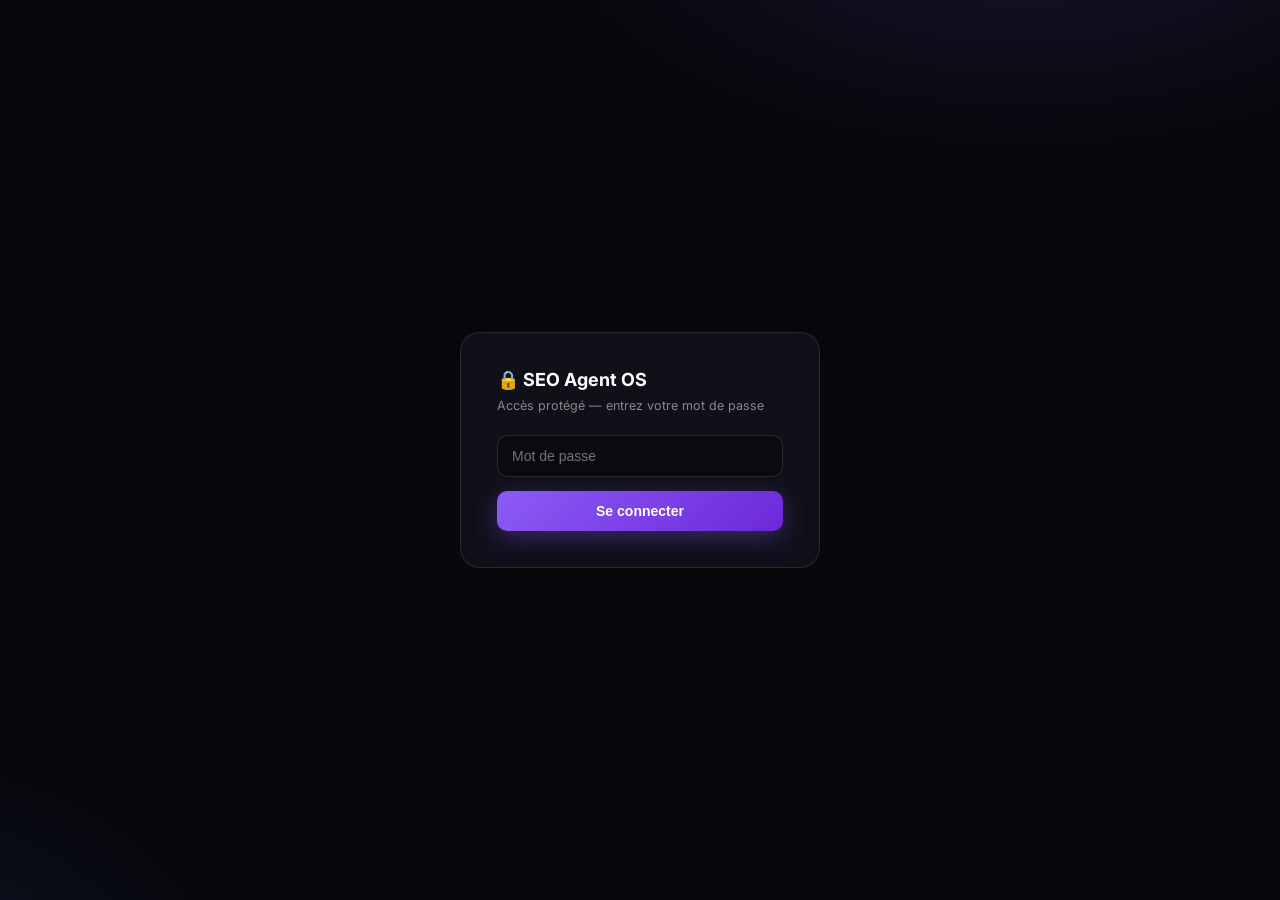
==== auth.html @ a2007095 "SEO Agent OS - dashboard + backend WP/GSC/Bing" ====
<!DOCTYPE html>
<html lang="fr">
<head>
    <meta charset="UTF-8">
    <meta name="viewport" content="width=device-width, initial-scale=1.0">
    <title>SEO Agent OS — Connexion</title>
    <link href="https://fonts.googleapis.com/css2?family=Inter:wght@400;600&display=swap" rel="stylesheet">
    <style>
        * { margin:0; padding:0; box-sizing:border-box; }
        body { font-family:'Inter',sans-serif; height:100vh; display:flex; align-items:center; justify-content:center;
            background:radial-gradient(800px 400px at 80% -10%, rgba(139,92,246,.15), transparent 60%),
                       radial-gradient(600px 400px at -10% 110%, rgba(59,130,246,.12), transparent 60%), #07070c; color:#fff; }
        .box { width:360px; padding:36px; border-radius:20px; background:rgba(20,20,32,.7); border:1px solid rgba(255,255,255,.1); backdrop-filter:blur(20px); }
        h1 { font-size:18px; margin-bottom:8px; }
        p { font-size:12.5px; color:rgba(255,255,255,.5); margin-bottom:22px; }
        input { width:100%; padding:12px 14px; border-radius:10px; background:rgba(0,0,0,.35); border:1px solid rgba(255,255,255,.13); color:#fff; font-size:14px; outline:none; }
        input:focus { border-color:#8b5cf6; }
        button { width:100%; margin-top:14px; padding:12px; border:none; border-radius:10px; cursor:pointer; font-size:14px; font-weight:600; color:#fff;
            background:linear-gradient(135deg,#8b5cf6,#6d28d9); box-shadow:0 6px 24px rgba(139,92,246,.35); }
        .err { color:#ef4444; font-size:12.5px; margin-top:10px; display:none; }
    </style>
</head>
<body>
    <div class="box">
        <h1>🔒 SEO Agent OS</h1>
        <p>Accès protégé — entrez votre mot de passe</p>
        <input type="password" id="pw" placeholder="Mot de passe" onkeydown="if(event.key==='Enter')login()">
        <button onclick="login()">Se connecter</button>
        <p class="err" id="err">Mot de passe incorrect</p>
    </div>
    <script>
        async function login() {
            const r = await fetch('/auth', { method: 'POST', body: 'password=' + encodeURIComponent(document.getElementById('pw').value) });
            if (r.redirected || r.status === 302) { location.href = '/dashboard.html'; return; }
            const j = await r.json().catch(() => ({}));
            if (j.ok === false) { document.getElementById('err').style.display = 'block'; }
            else { location.href = '/dashboard.html'; }
        }
    </script>
</body>
</html>
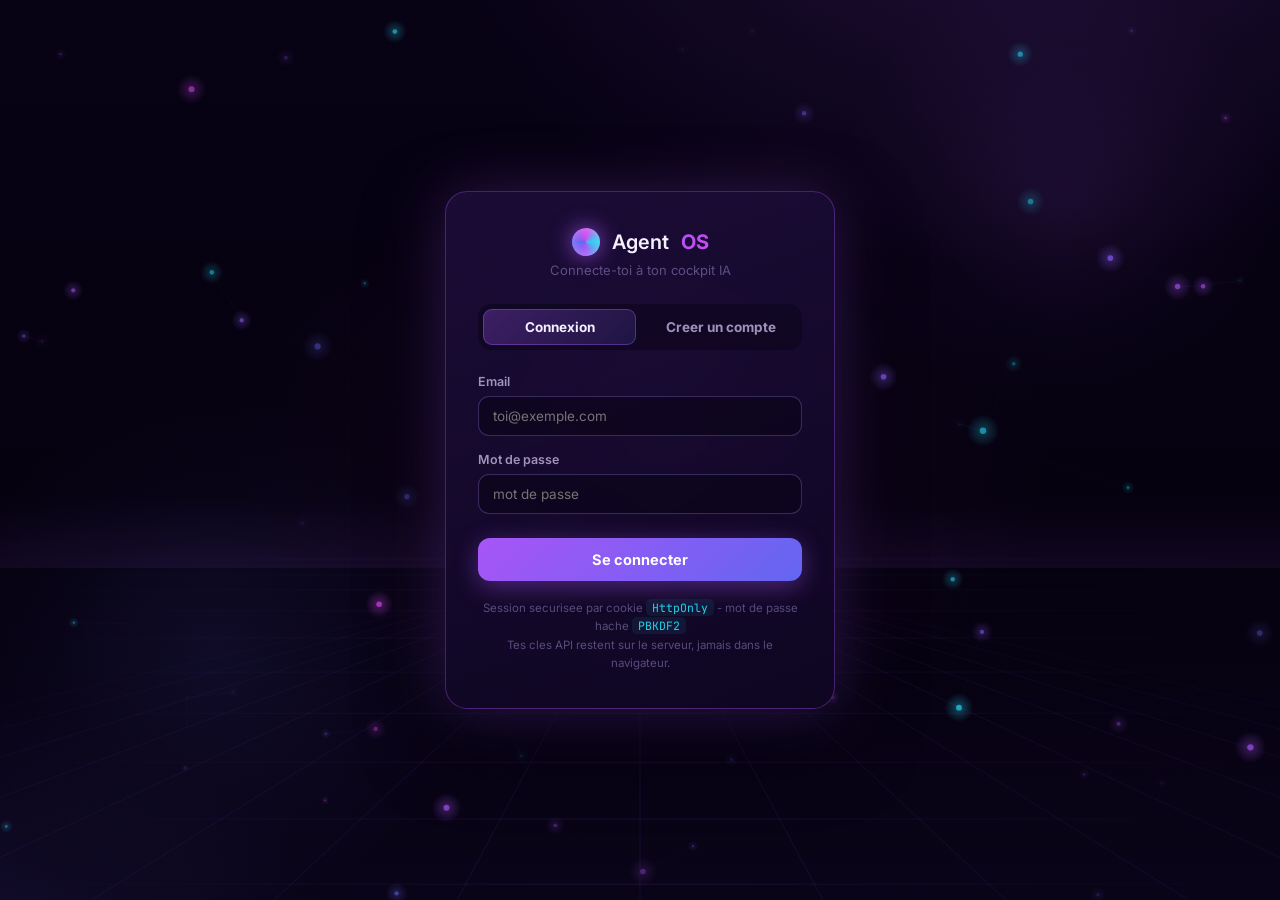
==== commit 1607bbe5: "Auth complete (users+sessions PBKDF2) + page accueil SEO + theme 3D violet" ====
--- a/auth.html
+++ b/auth.html
@@ -3,39 +3,97 @@
 <head>
     <meta charset="UTF-8">
     <meta name="viewport" content="width=device-width, initial-scale=1.0">
-    <title>SEO Agent OS — Connexion</title>
-    <link href="https://fonts.googleapis.com/css2?family=Inter:wght@400;600&display=swap" rel="stylesheet">
+    <title>Connexion — Agent OS</title>
+    <meta name="robots" content="noindex, nofollow">
+    <link rel="stylesheet" href="theme-3d.css">
+    <link href="https://fonts.googleapis.com/css2?family=Inter:wght@300;400;500;600;700;800&family=JetBrains+Mono:wght@500;700&display=swap" rel="stylesheet">
     <style>
-        * { margin:0; padding:0; box-sizing:border-box; }
-        body { font-family:'Inter',sans-serif; height:100vh; display:flex; align-items:center; justify-content:center;
-            background:radial-gradient(800px 400px at 80% -10%, rgba(139,92,246,.15), transparent 60%),
-                       radial-gradient(600px 400px at -10% 110%, rgba(59,130,246,.12), transparent 60%), #07070c; color:#fff; }
-        .box { width:360px; padding:36px; border-radius:20px; background:rgba(20,20,32,.7); border:1px solid rgba(255,255,255,.1); backdrop-filter:blur(20px); }
-        h1 { font-size:18px; margin-bottom:8px; }
-        p { font-size:12.5px; color:rgba(255,255,255,.5); margin-bottom:22px; }
-        input { width:100%; padding:12px 14px; border-radius:10px; background:rgba(0,0,0,.35); border:1px solid rgba(255,255,255,.13); color:#fff; font-size:14px; outline:none; }
-        input:focus { border-color:#8b5cf6; }
-        button { width:100%; margin-top:14px; padding:12px; border:none; border-radius:10px; cursor:pointer; font-size:14px; font-weight:600; color:#fff;
-            background:linear-gradient(135deg,#8b5cf6,#6d28d9); box-shadow:0 6px 24px rgba(139,92,246,.35); }
-        .err { color:#ef4444; font-size:12.5px; margin-top:10px; display:none; }
+        body { overflow: hidden; display: flex; align-items: center; justify-content: center; }
+        .auth-wrap { position: relative; z-index: 2; width: 100%; max-width: 430px; padding: 20px; }
+        .auth-card {
+            background: linear-gradient(160deg, rgba(30,14,60,.85), rgba(15,6,35,.92));
+            border: 1px solid rgba(168,85,247,.35);
+            border-radius: 22px; padding: 36px 32px;
+            backdrop-filter: blur(20px);
+            box-shadow: 0 0 60px rgba(168,85,247,.25), 0 30px 80px rgba(5,1,15,.8);
+            animation: modalIn .4s cubic-bezier(.2,.9,.3,1.2);
+        }
+        @keyframes modalIn { from { transform: scale(.94) translateY(18px); opacity: 0; } }
+        .auth-logo { display: flex; align-items: center; justify-content: center; gap: 12px; font-size: 20px; font-weight: 600; margin-bottom: 6px; }
+        .auth-logo b { background: linear-gradient(135deg, var(--neon-violet), var(--neon-pink)); -webkit-background-clip: text; background-clip: text; -webkit-text-fill-color: transparent; }
+        .auth-sub { text-align: center; font-size: 13px; color: var(--text-muted); margin-bottom: 26px; }
+        .auth-tabs { display: flex; gap: 8px; margin-bottom: 24px; background: rgba(10,4,24,.5); padding: 5px; border-radius: 13px; }
+        .auth-tab { flex: 1; padding: 10px; text-align: center; border-radius: 9px; font-size: 13.5px; font-weight: 700; cursor: pointer; color: var(--text-secondary); transition: all .25s; border: none; background: none; font-family: inherit; }
+        .auth-tab.active { background: linear-gradient(135deg, rgba(168,85,247,.3), rgba(99,102,241,.15)); color: var(--text-primary); box-shadow: inset 0 0 0 1px rgba(168,85,247,.4); }
+        .auth-error { display: none; margin-bottom: 16px; padding: 11px 14px; background: rgba(239,68,68,.1); border: 1px solid rgba(239,68,68,.3); border-radius: 11px; color: #fca5a5; font-size: 13px; }
+        .auth-error.show { display: block; }
+        .auth-btn { width: 100%; margin-top: 8px; padding: 13px; font-size: 14.5px; }
+        .auth-hint { margin-top: 18px; text-align: center; font-size: 11.5px; color: var(--text-muted); line-height: 1.6; }
+        .auth-hint code { font-family: 'JetBrains Mono', monospace; color: var(--neon-cyan); background: rgba(34,211,238,.08); padding: 1px 6px; border-radius: 5px; }
+        .setup-banner { display: none; margin-bottom: 18px; padding: 12px 15px; background: rgba(52,211,153,.08); border: 1px solid rgba(52,211,153,.3); border-radius: 12px; color: var(--neon-green); font-size: 12.5px; line-height: 1.6; }
+        .setup-banner.show { display: block; }
     </style>
 </head>
 <body>
-    <div class="box">
-        <h1>🔒 SEO Agent OS</h1>
-        <p>Accès protégé — entrez votre mot de passe</p>
-        <input type="password" id="pw" placeholder="Mot de passe" onkeydown="if(event.key==='Enter')login()">
-        <button onclick="login()">Se connecter</button>
-        <p class="err" id="err">Mot de passe incorrect</p>
+    <canvas id="flow3d"></canvas>
+    <div class="bg-veil"></div>
+
+    <div class="auth-wrap">
+        <div class="auth-card">
+            <div class="auth-logo"><span class="logo-orb"></span>Agent <b>OS</b></div>
+            <p class="auth-sub" id="authSub">Connecte-toi à ton cockpit IA</p>
+
+            <div class="setup-banner" id="setupBanner">
+                Premier lancement : aucun compte n existe pas encore. Cree le tien, il sera administrateur.
+            </div>
+
+            <div class="auth-tabs">
+                <button class="auth-tab active" id="tabLogin" onclick="switchTab('login')">Connexion</button>
+                <button class="auth-tab" id="tabRegister" onclick="switchTab('register')">Creer un compte</button>
+            </div>
+
+            <div class="auth-error" id="authError"></div>
+
+            <form id="loginForm" onsubmit="doLogin(event)">
+                <div class="form-group">
+                    <label>Email</label>
+                    <input type="email" id="loginEmail" placeholder="toi@exemple.com" autocomplete="email" required>
+                </div>
+                <div class="form-group">
+                    <label>Mot de passe</label>
+                    <input type="password" id="loginPass" placeholder="mot de passe" autocomplete="current-password" required>
+                </div>
+                <button type="submit" class="btn-primary auth-btn">Se connecter</button>
+            </form>
+
+            <form id="registerForm" style="display:none" onsubmit="doRegister(event)">
+                <div class="form-group">
+                    <label>Nom affiche</label>
+                    <input type="text" id="regName" placeholder="Farid">
+                </div>
+                <div class="form-group">
+                    <label>Email</label>
+                    <input type="email" id="regEmail" placeholder="toi@exemple.com" autocomplete="email" required>
+                </div>
+                <div class="form-group">
+                    <label>Mot de passe (8 caracteres min.)</label>
+                    <input type="password" id="regPass" placeholder="mot de passe" autocomplete="new-password" required minlength="8">
+                </div>
+                <div class="form-group">
+                    <label>Confirmer le mot de passe</label>
+                    <input type="password" id="regPass2" placeholder="mot de passe" autocomplete="new-password" required minlength="8">
+                </div>
+                <button type="submit" class="btn-primary auth-btn">Creer mon compte</button>
+            </form>
+
+            <p class="auth-hint">
+                Session securisee par cookie <code>HttpOnly</code> - mot de passe hache <code>PBKDF2</code><br>
+                Tes cles API restent sur le serveur, jamais dans le navigateur.
+            </p>
+        </div>
     </div>
-    <script>
-        async function login() {
-            const r = await fetch('/auth', { method: 'POST', body: 'password=' + encodeURIComponent(document.getElementById('pw').value) });
-            if (r.redirected || r.status === 302) { location.href = '/dashboard.html'; return; }
-            const j = await r.json().catch(() => ({}));
-            if (j.ok === false) { document.getElementById('err').style.display = 'block'; }
-            else { location.href = '/dashboard.html'; }
-        }
-    </script>
+
+    <script src="flow3d.js"></script>
+    <script src="auth.js"></script>
 </body>
 </html>
--- a/theme-3d.css
+++ b/theme-3d.css
@@ -0,0 +1,400 @@
+/* ============================================================
+   AGENT OS — THÈME "3D FLOW VIOLET"
+   Glassmorphism violet profond · flux 3D WebGL · néons
+   ============================================================ */
+
+:root {
+    /* --- palette violet dominante --- */
+    --bg-void: #05010f;
+    --bg-deep: #0a0418;
+    --bg-card: rgba(30, 14, 60, 0.55);
+    --bg-glass: rgba(139, 92, 246, 0.06);
+    --border: rgba(167, 139, 250, 0.14);
+    --border-light: rgba(167, 139, 250, 0.28);
+    --text-primary: #f4f0ff;
+    --text-secondary: rgba(226, 214, 255, 0.68);
+    --text-muted: rgba(196, 181, 253, 0.4);
+
+    /* --- néons --- */
+    --neon-violet: #a855f7;
+    --neon-purple: #8b5cf6;
+    --neon-indigo: #6366f1;
+    --neon-pink: #d946ef;
+    --neon-cyan: #22d3ee;
+    --neon-green: #34d399;
+
+    --glow-violet: 0 0 24px rgba(168, 85, 247, 0.45);
+    --glow-strong: 0 0 48px rgba(168, 85, 247, 0.65);
+    --shadow: 0 18px 60px rgba(10, 2, 30, 0.7);
+    --radius: 18px;
+}
+
+* { margin: 0; padding: 0; box-sizing: border-box; }
+
+html, body { height: 100%; }
+
+body {
+    font-family: 'Inter', -apple-system, sans-serif;
+    background: var(--bg-void);
+    color: var(--text-primary);
+    overflow: hidden;
+}
+
+/* ---------- fond 3D : canvas plein écran ---------- */
+#flow3d {
+    position: fixed; inset: 0; z-index: 0;
+    width: 100vw; height: 100vh;
+    display: block;
+}
+/* voile dégradé par-dessus le canvas pour la lisibilité */
+.bg-veil {
+    position: fixed; inset: 0; z-index: 1; pointer-events: none;
+    background:
+        radial-gradient(1000px 600px at 80% -10%, rgba(168, 85, 247, 0.14), transparent 60%),
+        radial-gradient(800px 500px at -10% 110%, rgba(99, 102, 241, 0.12), transparent 60%),
+        radial-gradient(600px 400px at 50% 50%, rgba(217, 70, 239, 0.05), transparent 70%);
+}
+
+/* ---------- layout ---------- */
+.app-container { display: flex; height: 100vh; position: relative; z-index: 2; }
+
+/* ================= SIDEBAR ================= */
+.sidebar {
+    width: 258px; min-width: 258px;
+    background: linear-gradient(180deg, rgba(20, 8, 45, 0.88), rgba(10, 4, 24, 0.92));
+    backdrop-filter: blur(24px);
+    border-right: 1px solid var(--border);
+    display: flex; flex-direction: column;
+    padding: 24px 0;
+    box-shadow: 4px 0 40px rgba(88, 28, 135, 0.25);
+}
+.sidebar-logo {
+    display: flex; align-items: center; gap: 13px;
+    padding: 0 22px 22px; font-size: 16.5px; font-weight: 500;
+    color: var(--text-secondary);
+    border-bottom: 1px solid var(--border); margin-bottom: 18px;
+}
+.sidebar-logo b {
+    color: var(--text-primary);
+    background: linear-gradient(135deg, var(--neon-violet), var(--neon-pink));
+    -webkit-background-clip: text; background-clip: text; -webkit-text-fill-color: transparent;
+}
+.logo-orb {
+    width: 28px; height: 28px; border-radius: 50%;
+    background: conic-gradient(from 180deg, #a855f7, #6366f1, #d946ef, #22d3ee, #a855f7);
+    box-shadow: 0 0 22px rgba(168, 85, 247, 0.8), inset 0 0 12px rgba(255,255,255,.3);
+    animation: orbSpin 6s linear infinite;
+}
+@keyframes orbSpin { to { transform: rotate(360deg); } }
+
+.nav-menu { display: flex; flex-direction: column; gap: 5px; padding: 0 12px; }
+.nav-item {
+    display: flex; align-items: center; gap: 12px;
+    padding: 12px 15px; border-radius: 13px;
+    color: var(--text-secondary); text-decoration: none;
+    font-size: 14px; font-weight: 500;
+    transition: all .25s; position: relative; overflow: hidden;
+}
+.nav-item::before {
+    content: ''; position: absolute; left: 0; top: 0; bottom: 0; width: 3px;
+    background: linear-gradient(180deg, var(--neon-violet), var(--neon-pink));
+    opacity: 0; transition: opacity .25s;
+}
+.nav-item:hover { background: var(--bg-glass); color: var(--text-primary); }
+.nav-item.active {
+    background: linear-gradient(135deg, rgba(168, 85, 247, 0.22), rgba(99, 102, 241, 0.1));
+    color: var(--text-primary);
+    box-shadow: inset 0 0 0 1px rgba(168, 85, 247, 0.45), 0 4px 24px rgba(168, 85, 247, 0.2);
+}
+.nav-item.active::before { opacity: 1; }
+.nav-icon { font-size: 16px; color: var(--neon-violet); filter: drop-shadow(0 0 6px rgba(168,85,247,.6)); }
+
+.sidebar-footer { margin-top: auto; padding: 18px 22px; border-top: 1px solid var(--border); }
+.agent-status { display: flex; align-items: center; gap: 9px; font-size: 12.5px; color: var(--text-secondary); }
+.status-dot {
+    width: 9px; height: 9px; border-radius: 50%;
+    background: var(--neon-green);
+    box-shadow: 0 0 12px var(--neon-green);
+    animation: pulseDot 2s infinite;
+}
+@keyframes pulseDot { 0%,100%{opacity:1; transform:scale(1)} 50%{opacity:.5; transform:scale(.85)} }
+
+/* ================= MAIN ================= */
+.main-content { flex: 1; overflow-y: auto; padding: 28px 34px; position: relative; z-index: 1; }
+.content-header { display: flex; align-items: center; justify-content: space-between; margin-bottom: 28px; }
+.content-header h2 {
+    font-size: 27px; font-weight: 800; letter-spacing: -0.6px;
+    background: linear-gradient(135deg, #f4f0ff 30%, #c4b5fd 100%);
+    -webkit-background-clip: text; background-clip: text; -webkit-text-fill-color: transparent;
+}
+.header-subtitle { font-size: 13.5px; color: var(--text-muted); margin-top: 4px; }
+
+/* ================= CARTES 3D ================= */
+.section { margin-bottom: 30px; }
+.section-title {
+    font-size: 15px; font-weight: 700; letter-spacing: .3px;
+    margin-bottom: 16px; color: var(--text-secondary);
+    display: flex; align-items: center; gap: 9px;
+}
+.section-title::before {
+    content: ''; width: 4px; height: 16px; border-radius: 2px;
+    background: linear-gradient(180deg, var(--neon-violet), var(--neon-pink));
+    box-shadow: 0 0 10px rgba(168, 85, 247, 0.6);
+}
+
+/* effet 3D tilt sur toutes les cartes */
+.tilt {
+    transition: transform .35s cubic-bezier(.2,.8,.3,1), box-shadow .35s, border-color .35s;
+    transform-style: preserve-3d;
+    will-change: transform;
+}
+.tilt:hover {
+    border-color: rgba(168, 85, 247, 0.5);
+    box-shadow: var(--glow-violet), 0 24px 60px rgba(10, 2, 30, 0.6);
+}
+
+.stats-grid { display: grid; grid-template-columns: repeat(auto-fit, minmax(210px, 1fr)); gap: 18px; margin-bottom: 30px; }
+.stat-card {
+    display: flex; align-items: center; gap: 16px;
+    padding: 22px; border-radius: var(--radius);
+    background: var(--bg-card);
+    border: 1px solid var(--border);
+    backdrop-filter: blur(16px);
+    position: relative; overflow: hidden;
+}
+.stat-card::after {
+    content: ''; position: absolute; top: -40%; right: -20%; width: 140px; height: 140px;
+    background: radial-gradient(circle, rgba(var(--glow-rgb, 168, 85, 247), 0.18), transparent 70%);
+    border-radius: 50%;
+}
+.stat-icon {
+    font-size: 22px; width: 54px; height: 54px; border-radius: 16px;
+    display: flex; align-items: center; justify-content: center;
+    background: rgba(var(--glow, 168, 85, 247), 0.12);
+    box-shadow: inset 0 0 0 1px rgba(var(--glow, 168, 85, 247), 0.35), 0 0 20px rgba(var(--glow, 168, 85, 247), 0.2);
+    color: rgb(var(--glow, 168, 85, 247));
+}
+.stat-number { font-size: 30px; font-weight: 800; letter-spacing: -1px; }
+.stat-label { font-size: 12px; color: var(--text-muted); text-transform: uppercase; letter-spacing: 1px; margin-top: 2px; }
+
+/* ---------- cartes génériques ---------- */
+.site-card, .article-card, .conn-card, .fcard {
+    background: var(--bg-card);
+    border: 1px solid var(--border);
+    backdrop-filter: blur(16px);
+    border-radius: var(--radius);
+    padding: 22px;
+}
+.sites-grid, .conn-grid { display: grid; grid-template-columns: repeat(auto-fit, minmax(280px, 1fr)); gap: 18px; }
+.site-card h3 { font-size: 16px; margin-bottom: 6px; }
+.conn-card { display: flex; align-items: center; gap: 16px; }
+.conn-logo {
+    width: 46px; height: 46px; border-radius: 14px; min-width: 46px;
+    display: flex; align-items: center; justify-content: center;
+    font-size: 20px; font-weight: 700;
+}
+.conn-logo.gsc { background: rgba(34, 211, 238, 0.14); color: var(--neon-cyan); box-shadow: 0 0 18px rgba(34,211,238,.25); }
+.conn-logo.bing { background: rgba(52, 211, 153, 0.14); color: var(--neon-green); box-shadow: 0 0 18px rgba(52,211,153,.25); }
+
+/* ---------- badges ---------- */
+.badge {
+    display: inline-block; padding: 3px 11px; border-radius: 20px;
+    font-size: 11px; font-weight: 700; letter-spacing: .4px;
+    background: var(--bg-glass); border: 1px solid var(--border); color: var(--text-secondary);
+}
+.badge.success {
+    background: rgba(52, 211, 153, 0.12); border-color: rgba(52, 211, 153, 0.35); color: var(--neon-green);
+    box-shadow: 0 0 12px rgba(52, 211, 153, 0.15);
+}
+.badge.warning {
+    background: rgba(249, 115, 22, 0.12); border-color: rgba(249, 115, 22, 0.35); color: #fb923c;
+}
+
+/* ---------- boutons ---------- */
+.btn-primary, .btn-secondary {
+    padding: 11px 20px; border-radius: 12px; font-size: 13.5px; font-weight: 700;
+    cursor: pointer; border: none; transition: all .25s; font-family: inherit;
+}
+.btn-primary {
+    background: linear-gradient(135deg, var(--neon-violet), var(--neon-indigo));
+    color: #fff;
+    box-shadow: 0 6px 24px rgba(168, 85, 247, 0.4);
+}
+.btn-primary:hover {
+    transform: translateY(-2px);
+    box-shadow: 0 10px 36px rgba(168, 85, 247, 0.6);
+}
+.btn-secondary {
+    background: var(--bg-glass); color: var(--text-primary);
+    border: 1px solid var(--border-light);
+}
+.btn-secondary:hover { border-color: var(--neon-violet); box-shadow: var(--glow-violet); }
+
+/* ---------- pipeline 3D ---------- */
+.pipeline-container { display: flex; align-items: center; gap: 10px; flex-wrap: wrap; }
+.pipeline-step {
+    flex: 1; min-width: 140px; text-align: center;
+    padding: 20px 14px; border-radius: var(--radius);
+    background: var(--bg-card); border: 1px solid var(--border);
+    backdrop-filter: blur(12px);
+}
+.pipeline-step.active {
+    border-color: rgba(168, 85, 247, 0.55);
+    box-shadow: var(--glow-violet);
+}
+.step-icon { font-size: 26px; margin-bottom: 10px; }
+.pipeline-step h4 { font-size: 13px; margin-bottom: 6px; }
+.step-status { font-size: 11px; color: var(--text-muted); }
+.step-progress { height: 4px; border-radius: 2px; background: rgba(168,85,247,.12); margin-top: 10px; overflow: hidden; }
+.progress-bar { height: 100%; background: linear-gradient(90deg, var(--neon-violet), var(--neon-pink)); box-shadow: 0 0 10px rgba(168,85,247,.7); border-radius: 2px; transition: width .6s; }
+.pipeline-arrow { color: var(--text-muted); font-size: 18px; }
+
+/* ---------- tableaux ---------- */
+.articles-table { background: var(--bg-card); border: 1px solid var(--border); border-radius: var(--radius); overflow: hidden; backdrop-filter: blur(14px); }
+.articles-table table { width: 100%; border-collapse: collapse; }
+.articles-table th {
+    text-align: left; padding: 13px 18px; font-size: 11px; text-transform: uppercase;
+    letter-spacing: 1px; color: var(--text-muted); border-bottom: 1px solid var(--border);
+}
+.articles-table td { padding: 13px 18px; font-size: 13.5px; border-bottom: 1px solid rgba(167,139,250,.06); }
+.articles-table tr:hover td { background: var(--bg-glass); }
+
+/* ---------- formulaires ---------- */
+.form-group { margin-bottom: 16px; }
+.form-group label { display: block; font-size: 12.5px; font-weight: 600; color: var(--text-secondary); margin-bottom: 7px; }
+.form-group input, .filter-select, .search-input {
+    width: 100%; padding: 11px 14px;
+    background: rgba(10, 4, 24, 0.6);
+    border: 1px solid var(--border-light); border-radius: 11px;
+    color: var(--text-primary); font-size: 13.5px; outline: none;
+    transition: all .2s; font-family: inherit;
+}
+.form-group input:focus, .filter-select:focus, .search-input:focus {
+    border-color: var(--neon-violet);
+    box-shadow: 0 0 0 3px rgba(168, 85, 247, 0.18), 0 0 20px rgba(168, 85, 247, 0.2);
+}
+.page-actions { display: flex; gap: 12px; margin-bottom: 20px; }
+.page-actions .search-input { max-width: 340px; }
+.page-actions .filter-select { max-width: 200px; }
+
+/* ---------- STUDIO ---------- */
+.studio-layout { display: grid; grid-template-columns: 390px 1fr; gap: 20px; align-items: start; }
+@media (max-width: 1000px) { .studio-layout { grid-template-columns: 1fr; } }
+.studio-form {
+    background: var(--bg-card); border: 1px solid var(--border);
+    border-radius: var(--radius); padding: 24px; backdrop-filter: blur(16px);
+    box-shadow: 0 12px 48px rgba(10, 2, 30, 0.5);
+}
+.studio-form textarea {
+    width: 100%; padding: 11px 14px; background: rgba(10, 4, 24, 0.6);
+    border: 1px solid var(--border-light); border-radius: 11px;
+    color: var(--text-primary); font-size: 13.5px; font-family: inherit; resize: vertical; outline: none;
+}
+.studio-form textarea:focus { border-color: var(--neon-violet); box-shadow: 0 0 0 3px rgba(168,85,247,.18); }
+.studio-checks { margin: 8px 0 18px; }
+.studio-check { display: flex; align-items: center; gap: 10px; font-size: 13px; color: var(--text-secondary); cursor: pointer; }
+.studio-check input { accent-color: var(--neon-violet); width: 16px; height: 16px; }
+.studio-actions { display: flex; flex-direction: column; gap: 10px; }
+.studio-actions button { width: 100%; }
+.studio-preview {
+    min-height: 500px; max-height: 72vh; overflow-y: auto;
+    background: var(--bg-card); border: 1px solid var(--border);
+    border-radius: var(--radius); padding: 28px; backdrop-filter: blur(16px);
+}
+.studio-placeholder {
+    height: 100%; min-height: 440px; display: flex; flex-direction: column;
+    align-items: center; justify-content: center; text-align: center;
+    color: var(--text-muted); font-size: 14px; line-height: 1.8;
+}
+.studio-result-head { display: flex; align-items: flex-start; justify-content: space-between; gap: 14px; flex-wrap: wrap; margin-bottom: 16px; }
+.studio-result-head h3 {
+    font-size: 21px; line-height: 1.35;
+    background: linear-gradient(135deg, #f4f0ff, #c4b5fd);
+    -webkit-background-clip: text; background-clip: text; -webkit-text-fill-color: transparent;
+}
+.studio-badges { display: flex; gap: 8px; flex-wrap: wrap; }
+.studio-meta-desc {
+    font-size: 13px; color: var(--text-secondary);
+    background: var(--bg-glass); border: 1px solid var(--border);
+    border-radius: 12px; padding: 11px 14px; margin-bottom: 20px;
+}
+.studio-content h2 {
+    font-size: 18px; margin: 24px 0 10px; color: var(--neon-violet);
+    text-shadow: 0 0 18px rgba(168, 85, 247, 0.35);
+}
+.studio-content h3 { font-size: 15.5px; margin: 17px 0 8px; }
+.studio-content h4 { font-size: 13px; margin: 14px 0 6px; color: var(--text-muted); text-transform: uppercase; letter-spacing: .6px; }
+.studio-content p { font-size: 14px; line-height: 1.85; margin-bottom: 13px; }
+.studio-links { margin-top: 22px; padding-top: 15px; border-top: 1px solid var(--border); font-size: 12.5px; color: var(--text-secondary); }
+.studio-links .mono {
+    font-family: 'JetBrains Mono', monospace; font-size: 11.5px;
+    color: var(--neon-cyan); margin: 5px 0; word-break: break-all;
+    text-shadow: 0 0 8px rgba(34, 211, 238, 0.4);
+}
+.spinner {
+    width: 38px; height: 38px; border-radius: 50%; margin-bottom: 16px;
+    border: 3px solid rgba(168, 85, 247, 0.2);
+    border-top-color: var(--neon-violet);
+    animation: spin .9s linear infinite;
+    box-shadow: 0 0 24px rgba(168, 85, 247, 0.3);
+}
+@keyframes spin { to { transform: rotate(360deg); } }
+
+/* ---------- modal ---------- */
+.modal {
+    position: fixed; inset: 0; z-index: 100;
+    background: rgba(5, 1, 15, 0.8);
+    backdrop-filter: blur(10px);
+    display: none; align-items: center; justify-content: center;
+}
+.modal.active { display: flex; }
+.modal-content {
+    width: 90%; max-width: 520px;
+    background: linear-gradient(160deg, rgba(30, 14, 60, 0.95), rgba(15, 6, 35, 0.97));
+    border: 1px solid rgba(168, 85, 247, 0.35);
+    border-radius: 22px; padding: 28px;
+    box-shadow: var(--glow-strong), 0 30px 80px rgba(5, 1, 15, 0.8);
+    animation: modalIn .3s cubic-bezier(.2,.9,.3,1.2);
+}
+@keyframes modalIn { from { transform: scale(.92) translateY(20px); opacity: 0; } }
+.modal-header { display: flex; align-items: center; justify-content: space-between; margin-bottom: 20px; }
+.modal-header h3 { font-size: 18px; }
+.modal-close {
+    background: none; border: none; color: var(--text-muted);
+    font-size: 26px; cursor: pointer; line-height: 1; transition: color .2s;
+}
+.modal-close:hover { color: var(--neon-violet); }
+.modal-footer { display: flex; gap: 12px; justify-content: flex-end; margin-top: 22px; }
+
+/* ---------- scrollbar ---------- */
+::-webkit-scrollbar { width: 9px; height: 9px; }
+::-webkit-scrollbar-thumb {
+    background: linear-gradient(180deg, rgba(168,85,247,.5), rgba(99,102,241,.4));
+    border-radius: 5px;
+}
+::-webkit-scrollbar-thumb:hover { background: rgba(168, 85, 247, 0.8); }
+::-webkit-scrollbar-track { background: transparent; }
+
+/* ---------- apparition en cascade ---------- */
+.page { animation: pageIn .35s ease-out; }
+@keyframes pageIn { from { opacity: 0; transform: translateY(14px); } }
+
+/* ---------- utilisateur connecté (sidebar) ---------- */
+.sidebar-user {
+    margin-top: 12px; padding-top: 12px; border-top: 1px solid var(--border);
+    display: flex; align-items: center; justify-content: space-between; gap: 8px;
+}
+.sidebar-user span {
+    font-size: 12.5px; color: var(--text-secondary);
+    overflow: hidden; text-overflow: ellipsis; white-space: nowrap;
+}
+.logout-btn {
+    background: var(--bg-glass); border: 1px solid var(--border-light);
+    color: var(--text-secondary); border-radius: 8px;
+    width: 28px; height: 28px; cursor: pointer; font-size: 13px;
+    transition: all .2s; flex-shrink: 0;
+}
+.logout-btn:hover {
+    color: #fca5a5; border-color: rgba(239,68,68,.4);
+    box-shadow: 0 0 12px rgba(239,68,68,.2);
+}
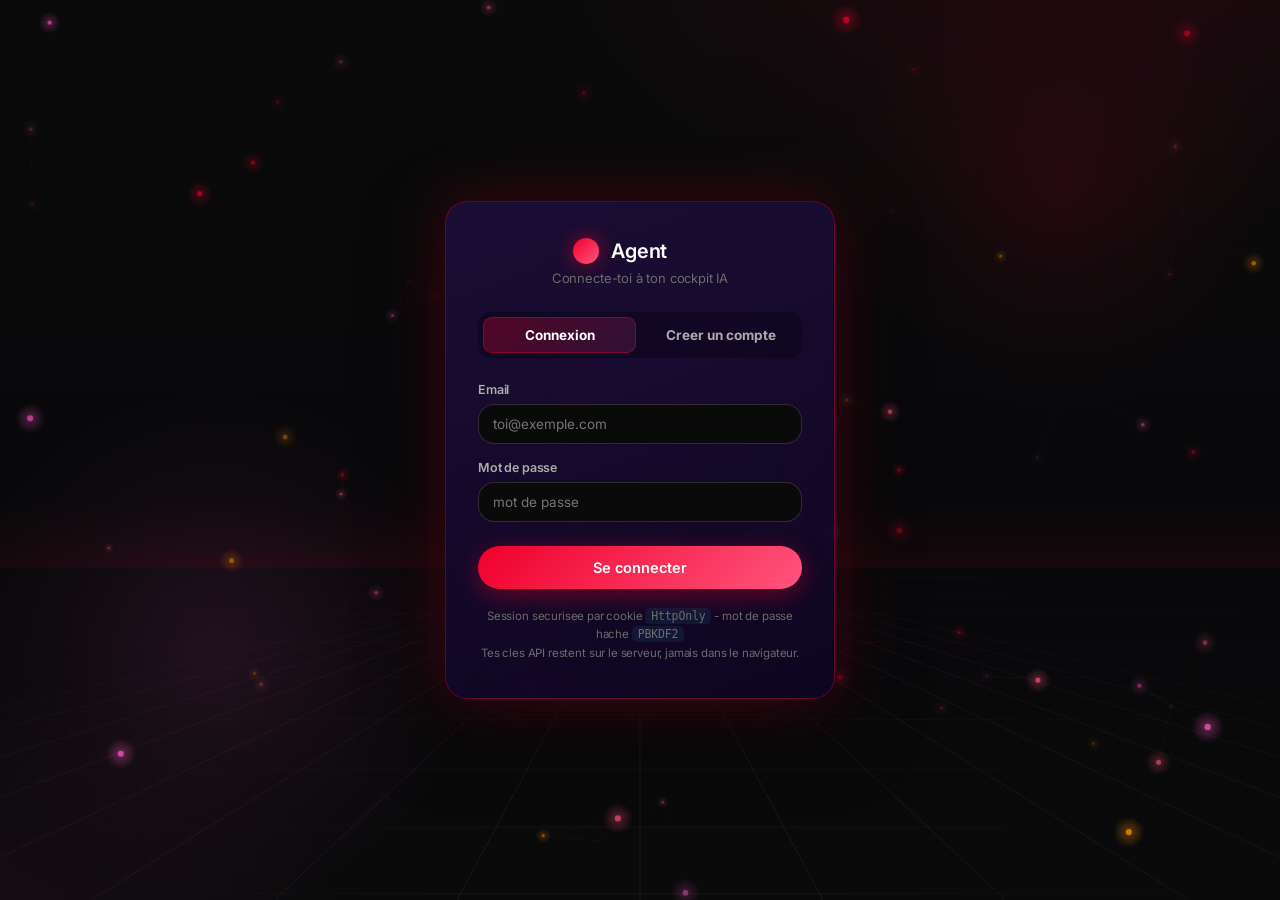
==== commit 630aa564: "Theme SCENE (inspire sceneai.art): noir profond + accent rouge-rose #ef002c + Geist" ====
--- a/auth.html
+++ b/auth.html
@@ -5,17 +5,17 @@
     <meta name="viewport" content="width=device-width, initial-scale=1.0">
     <title>Connexion — Agent OS</title>
     <meta name="robots" content="noindex, nofollow">
-    <link rel="stylesheet" href="theme-3d.css">
-    <link href="https://fonts.googleapis.com/css2?family=Inter:wght@300;400;500;600;700;800&family=JetBrains+Mono:wght@500;700&display=swap" rel="stylesheet">
+    <link rel="stylesheet" href="theme-scene.css">
+    <link href="https://fonts.googleapis.com/css2?family=Inter:wght@300;400;500;600;700;800&family=Geist+Mono:wght@400;500;600&display=swap" rel="stylesheet">
     <style>
         body { overflow: hidden; display: flex; align-items: center; justify-content: center; }
         .auth-wrap { position: relative; z-index: 2; width: 100%; max-width: 430px; padding: 20px; }
         .auth-card {
             background: linear-gradient(160deg, rgba(30,14,60,.85), rgba(15,6,35,.92));
-            border: 1px solid rgba(168,85,247,.35);
+            border: 1px solid rgba(239,0,44,.35);
             border-radius: 22px; padding: 36px 32px;
             backdrop-filter: blur(20px);
-            box-shadow: 0 0 60px rgba(168,85,247,.25), 0 30px 80px rgba(5,1,15,.8);
+            box-shadow: 0 0 60px rgba(239,0,44,.25), 0 30px 80px rgba(8,8,10,.8);
             animation: modalIn .4s cubic-bezier(.2,.9,.3,1.2);
         }
         @keyframes modalIn { from { transform: scale(.94) translateY(18px); opacity: 0; } }
@@ -24,7 +24,7 @@
         .auth-sub { text-align: center; font-size: 13px; color: var(--text-muted); margin-bottom: 26px; }
         .auth-tabs { display: flex; gap: 8px; margin-bottom: 24px; background: rgba(10,4,24,.5); padding: 5px; border-radius: 13px; }
         .auth-tab { flex: 1; padding: 10px; text-align: center; border-radius: 9px; font-size: 13.5px; font-weight: 700; cursor: pointer; color: var(--text-secondary); transition: all .25s; border: none; background: none; font-family: inherit; }
-        .auth-tab.active { background: linear-gradient(135deg, rgba(168,85,247,.3), rgba(99,102,241,.15)); color: var(--text-primary); box-shadow: inset 0 0 0 1px rgba(168,85,247,.4); }
+        .auth-tab.active { background: linear-gradient(135deg, rgba(239,0,44,.3), rgba(255,87,196,.12)); color: var(--text-primary); box-shadow: inset 0 0 0 1px rgba(239,0,44,.4); }
         .auth-error { display: none; margin-bottom: 16px; padding: 11px 14px; background: rgba(239,68,68,.1); border: 1px solid rgba(239,68,68,.3); border-radius: 11px; color: #fca5a5; font-size: 13px; }
         .auth-error.show { display: block; }
         .auth-btn { width: 100%; margin-top: 8px; padding: 13px; font-size: 14.5px; }
--- a/theme-scene.css
+++ b/theme-scene.css
@@ -0,0 +1,331 @@
+/* ============================================================
+   AGENT OS — THÈME "SCENE" (inspiré sceneai.art)
+   Noir profond · accent rouge-rose · Geist · épuré premium
+   ============================================================ */
+
+:root {
+    /* --- fonds --- */
+    --bg-void: #08080a;
+    --bg-deep: #0a0a0b;
+    --bg-card: #131316;
+    --bg-elev: #1a1a1e;
+    --bg-glass: rgba(255, 255, 255, 0.03);
+
+    /* --- bordures --- */
+    --border: rgba(255, 255, 255, 0.08);
+    --border-light: rgba(255, 255, 255, 0.14);
+    --border-strong: #2a2a2e;
+
+    /* --- texte --- */
+    --text-primary: #ffffff;
+    --text-secondary: #ababab;
+    --text-muted: #6b6b6b;
+
+    /* --- accents (rouge-rose sceneai) --- */
+    --accent: #ef002c;
+    --accent-rose: #ff557d;
+    --accent-pink: #ff57c4;
+    --accent-orange: #ff9100;
+    --accent-grad: linear-gradient(135deg, #ef002c, #ff557d);
+    --accent-grad-warm: linear-gradient(135deg, #ff557d, #ff9100);
+
+    /* --- effets --- */
+    --glow: 0 0 30px rgba(239, 0, 44, 0.35);
+    --glow-soft: 0 0 60px rgba(239, 0, 44, 0.18);
+    --shadow: 0 20px 60px rgba(0, 0, 0, 0.6);
+    --radius: 24px;
+    --radius-sm: 16px;
+    --radius-pill: 999px;
+}
+
+* { margin: 0; padding: 0; box-sizing: border-box; }
+
+html, body { height: 100%; }
+
+body {
+    font-family: 'Geist', 'Inter', -apple-system, BlinkMacSystemFont, sans-serif;
+    background: var(--bg-deep);
+    color: var(--text-primary);
+    overflow: hidden;
+    -webkit-font-smoothing: antialiased;
+    letter-spacing: -0.01em;
+}
+
+/* ---------- fond : dégradés rouges discrets + grille ---------- */
+#flow3d {
+    position: fixed; inset: 0; z-index: 0;
+    width: 100vw; height: 100vh; display: block;
+}
+.bg-veil {
+    position: fixed; inset: 0; z-index: 1; pointer-events: none;
+    background:
+        radial-gradient(900px 500px at 85% -5%, rgba(239, 0, 44, 0.10), transparent 60%),
+        radial-gradient(700px 450px at -5% 105%, rgba(255, 87, 196, 0.06), transparent 60%);
+}
+
+/* ---------- layout ---------- */
+.app-container { display: flex; height: 100vh; position: relative; z-index: 2; }
+
+/* ================= SIDEBAR ================= */
+.sidebar {
+    width: 258px; min-width: 258px;
+    background: var(--bg-deep);
+    border-right: 1px solid var(--border);
+    display: flex; flex-direction: column;
+    padding: 24px 0;
+}
+.sidebar-logo {
+    display: flex; align-items: center; gap: 12px;
+    padding: 0 22px 22px; font-size: 16.5px; font-weight: 600;
+    color: var(--text-secondary);
+    border-bottom: 1px solid var(--border); margin-bottom: 18px;
+}
+.sidebar-logo b {
+    color: var(--text-primary);
+    background: var(--accent-grad);
+    -webkit-background-clip: text; background-clip: text; -webkit-text-fill-color: transparent;
+}
+.logo-orb {
+    width: 26px; height: 26px; border-radius: 50%;
+    background: var(--accent-grad);
+    box-shadow: 0 0 20px rgba(239, 0, 44, 0.6);
+}
+.nav-menu { display: flex; flex-direction: column; gap: 4px; padding: 0 12px; }
+.nav-item {
+    display: flex; align-items: center; gap: 12px;
+    padding: 11px 15px; border-radius: var(--radius-sm);
+    color: var(--text-secondary); text-decoration: none;
+    font-size: 14px; font-weight: 500;
+    transition: all .2s; position: relative;
+}
+.nav-item:hover { background: var(--bg-glass); color: var(--text-primary); }
+.nav-item.active {
+    background: var(--bg-elev);
+    color: var(--text-primary);
+    box-shadow: inset 0 0 0 1px rgba(239, 0, 44, 0.35);
+}
+.nav-item.active .nav-icon { color: var(--accent-rose); }
+.nav-icon { font-size: 15px; color: var(--text-muted); transition: color .2s; }
+
+.sidebar-footer { margin-top: auto; padding: 18px 22px; border-top: 1px solid var(--border); }
+.agent-status { display: flex; align-items: center; gap: 9px; font-size: 12.5px; color: var(--text-secondary); }
+.status-dot {
+    width: 8px; height: 8px; border-radius: 50%;
+    background: #22c55e; box-shadow: 0 0 10px rgba(34, 197, 94, 0.7);
+    animation: pulseDot 2s infinite;
+}
+@keyframes pulseDot { 0%,100%{opacity:1} 50%{opacity:.4} }
+
+/* ---------- utilisateur sidebar ---------- */
+.sidebar-user {
+    margin-top: 12px; padding-top: 12px; border-top: 1px solid var(--border);
+    display: flex; align-items: center; justify-content: space-between; gap: 8px;
+}
+.sidebar-user span { font-size: 12.5px; color: var(--text-secondary); overflow: hidden; text-overflow: ellipsis; white-space: nowrap; }
+.logout-btn {
+    background: var(--bg-glass); border: 1px solid var(--border-light);
+    color: var(--text-secondary); border-radius: 10px;
+    width: 28px; height: 28px; cursor: pointer; font-size: 13px;
+    transition: all .2s; flex-shrink: 0;
+}
+.logout-btn:hover { color: var(--accent-rose); border-color: rgba(239,0,44,.4); box-shadow: var(--glow); }
+
+/* ================= MAIN ================= */
+.main-content { flex: 1; overflow-y: auto; padding: 28px 34px; position: relative; z-index: 1; }
+.content-header { display: flex; align-items: center; justify-content: space-between; margin-bottom: 28px; }
+.content-header h2 { font-size: 26px; font-weight: 700; letter-spacing: -0.03em; }
+.header-subtitle { font-size: 13.5px; color: var(--text-muted); margin-top: 4px; }
+
+/* ================= SECTIONS & CARTES ================= */
+.section { margin-bottom: 30px; }
+.section-title {
+    font-size: 14px; font-weight: 600; letter-spacing: 0.02em;
+    margin-bottom: 16px; color: var(--text-secondary);
+    display: flex; align-items: center; gap: 9px;
+}
+.section-title::before {
+    content: ''; width: 3px; height: 15px; border-radius: 2px;
+    background: var(--accent-grad);
+}
+
+.tilt {
+    transition: transform .3s cubic-bezier(.2,.8,.3,1), box-shadow .3s, border-color .3s;
+    will-change: transform;
+}
+.tilt:hover {
+    border-color: rgba(239, 0, 44, 0.45);
+    box-shadow: 0 24px 60px rgba(0,0,0,.55), 0 0 40px rgba(239,0,44,.12);
+}
+
+.stats-grid { display: grid; grid-template-columns: repeat(auto-fit, minmax(210px, 1fr)); gap: 18px; margin-bottom: 30px; }
+.stat-card {
+    display: flex; align-items: center; gap: 16px;
+    padding: 22px; border-radius: var(--radius);
+    background: var(--bg-card); border: 1px solid var(--border);
+    position: relative; overflow: hidden;
+}
+.stat-card::after {
+    content: ''; position: absolute; top: -40%; right: -20%; width: 150px; height: 150px;
+    background: radial-gradient(circle, rgba(var(--glow-rgb, 239, 0, 44), 0.12), transparent 70%);
+    border-radius: 50%;
+}
+.stat-icon {
+    font-size: 21px; width: 52px; height: 52px; border-radius: var(--radius-sm);
+    display: flex; align-items: center; justify-content: center;
+    background: rgba(var(--glow, 239, 0, 44), 0.1);
+    color: rgb(var(--glow, 239, 0, 44));
+    box-shadow: inset 0 0 0 1px rgba(var(--glow, 239, 0, 44), 0.3);
+}
+.stat-number { font-size: 30px; font-weight: 800; letter-spacing: -0.04em; }
+.stat-label { font-size: 11.5px; color: var(--text-muted); text-transform: uppercase; letter-spacing: 0.08em; margin-top: 2px; }
+
+/* cartes génériques */
+.site-card, .article-card, .conn-card, .fcard {
+    background: var(--bg-card); border: 1px solid var(--border);
+    border-radius: var(--radius); padding: 22px;
+}
+.sites-grid, .conn-grid { display: grid; grid-template-columns: repeat(auto-fit, minmax(280px, 1fr)); gap: 18px; }
+.site-card h3 { font-size: 16px; margin-bottom: 6px; }
+.conn-card { display: flex; align-items: center; gap: 16px; }
+.conn-logo {
+    width: 46px; height: 46px; border-radius: 14px; min-width: 46px;
+    display: flex; align-items: center; justify-content: center;
+    font-size: 19px; font-weight: 700;
+}
+.conn-logo.gsc { background: rgba(239,0,44,.12); color: var(--accent-rose); }
+.conn-logo.bing { background: rgba(255,145,0,.12); color: var(--accent-orange); }
+
+/* badges */
+.badge {
+    display: inline-block; padding: 3px 11px; border-radius: var(--radius-pill);
+    font-size: 11px; font-weight: 600; letter-spacing: 0.02em;
+    background: var(--bg-glass); border: 1px solid var(--border); color: var(--text-secondary);
+}
+.badge.success { background: rgba(34,197,94,.12); border-color: rgba(34,197,94,.35); color: #4ade80; }
+.badge.warning { background: rgba(255,145,0,.12); border-color: rgba(255,145,0,.35); color: var(--accent-orange); }
+
+/* boutons */
+.btn-primary, .btn-secondary {
+    padding: 11px 20px; border-radius: var(--radius-pill); font-size: 13.5px; font-weight: 600;
+    cursor: pointer; border: none; transition: all .2s; font-family: inherit;
+}
+.btn-primary { background: var(--accent-grad); color: #fff; box-shadow: 0 6px 24px rgba(239,0,44,.4); }
+.btn-primary:hover { transform: translateY(-2px); box-shadow: 0 10px 36px rgba(239,0,44,.55); }
+.btn-secondary { background: var(--bg-glass); color: var(--text-primary); border: 1px solid var(--border-light); }
+.btn-secondary:hover { border-color: var(--accent-rose); }
+
+/* pipeline */
+.pipeline-container { display: flex; align-items: center; gap: 10px; flex-wrap: wrap; }
+.pipeline-step {
+    flex: 1; min-width: 140px; text-align: center;
+    padding: 20px 14px; border-radius: var(--radius);
+    background: var(--bg-card); border: 1px solid var(--border);
+}
+.pipeline-step.active { border-color: rgba(239,0,44,.5); box-shadow: var(--glow-soft); }
+.step-icon { font-size: 24px; margin-bottom: 10px; }
+.pipeline-step h4 { font-size: 13px; margin-bottom: 6px; }
+.step-status { font-size: 11px; color: var(--text-muted); }
+.step-progress { height: 4px; border-radius: 2px; background: rgba(239,0,44,.12); margin-top: 10px; overflow: hidden; }
+.progress-bar { height: 100%; background: var(--accent-grad); border-radius: 2px; transition: width .6s; }
+.pipeline-arrow { color: var(--text-muted); font-size: 18px; }
+
+/* tableaux */
+.articles-table { background: var(--bg-card); border: 1px solid var(--border); border-radius: var(--radius); overflow: hidden; }
+.articles-table table { width: 100%; border-collapse: collapse; }
+.articles-table th {
+    text-align: left; padding: 13px 18px; font-size: 11px; text-transform: uppercase;
+    letter-spacing: 0.08em; color: var(--text-muted); border-bottom: 1px solid var(--border);
+}
+.articles-table td { padding: 13px 18px; font-size: 13.5px; border-bottom: 1px solid rgba(255,255,255,.04); }
+.articles-table tr:hover td { background: var(--bg-glass); }
+
+/* formulaires */
+.form-group { margin-bottom: 16px; }
+.form-group label { display: block; font-size: 12.5px; font-weight: 600; color: var(--text-secondary); margin-bottom: 7px; }
+.form-group input, .filter-select, .search-input, .studio-form textarea {
+    width: 100%; padding: 11px 14px;
+    background: var(--bg-deep);
+    border: 1px solid var(--border-light); border-radius: var(--radius-sm);
+    color: var(--text-primary); font-size: 13.5px; outline: none;
+    transition: all .2s; font-family: inherit;
+}
+.form-group input:focus, .filter-select:focus, .search-input:focus, .studio-form textarea:focus {
+    border-color: var(--accent-rose);
+    box-shadow: 0 0 0 3px rgba(239,0,44,.12);
+}
+.page-actions { display: flex; gap: 12px; margin-bottom: 20px; }
+.page-actions .search-input { max-width: 340px; }
+.page-actions .filter-select { max-width: 200px; }
+
+/* STUDIO */
+.studio-layout { display: grid; grid-template-columns: 390px 1fr; gap: 20px; align-items: start; }
+@media (max-width: 1000px) { .studio-layout { grid-template-columns: 1fr; } }
+.studio-form {
+    background: var(--bg-card); border: 1px solid var(--border);
+    border-radius: var(--radius); padding: 24px;
+}
+.studio-form textarea {
+    background: var(--bg-deep); resize: vertical;
+}
+.studio-checks { margin: 8px 0 18px; }
+.studio-check { display: flex; align-items: center; gap: 10px; font-size: 13px; color: var(--text-secondary); cursor: pointer; }
+.studio-check input { accent-color: var(--accent); width: 16px; height: 16px; }
+.studio-actions { display: flex; flex-direction: column; gap: 10px; }
+.studio-actions button { width: 100%; }
+.studio-preview {
+    min-height: 500px; max-height: 72vh; overflow-y: auto;
+    background: var(--bg-card); border: 1px solid var(--border);
+    border-radius: var(--radius); padding: 28px;
+}
+.studio-placeholder {
+    height: 100%; min-height: 440px; display: flex; flex-direction: column;
+    align-items: center; justify-content: center; text-align: center;
+    color: var(--text-muted); font-size: 14px; line-height: 1.8;
+}
+.studio-result-head { display: flex; align-items: flex-start; justify-content: space-between; gap: 14px; flex-wrap: wrap; margin-bottom: 16px; }
+.studio-result-head h3 { font-size: 21px; line-height: 1.35; letter-spacing: -0.02em; }
+.studio-badges { display: flex; gap: 8px; flex-wrap: wrap; }
+.studio-meta-desc {
+    font-size: 13px; color: var(--text-secondary);
+    background: var(--bg-glass); border: 1px solid var(--border);
+    border-radius: var(--radius-sm); padding: 11px 14px; margin-bottom: 20px;
+}
+.studio-content h2 { font-size: 18px; margin: 24px 0 10px; color: var(--accent-rose); }
+.studio-content h3 { font-size: 15.5px; margin: 17px 0 8px; }
+.studio-content h4 { font-size: 13px; margin: 14px 0 6px; color: var(--text-muted); text-transform: uppercase; letter-spacing: 0.06em; }
+.studio-content p { font-size: 14px; line-height: 1.85; margin-bottom: 13px; }
+.studio-links { margin-top: 22px; padding-top: 15px; border-top: 1px solid var(--border); font-size: 12.5px; color: var(--text-secondary); }
+.studio-links .mono { font-family: 'Geist Mono','JetBrains Mono',monospace; font-size: 11.5px; color: var(--accent-orange); margin: 5px 0; word-break: break-all; }
+.spinner {
+    width: 38px; height: 38px; border-radius: 50%; margin-bottom: 16px;
+    border: 3px solid rgba(239,0,44,.2); border-top-color: var(--accent);
+    animation: spin .9s linear infinite;
+}
+@keyframes spin { to { transform: rotate(360deg); } }
+
+/* modal */
+.modal { position: fixed; inset: 0; z-index: 100; background: rgba(8,8,10,.8); backdrop-filter: blur(10px); display: none; align-items: center; justify-content: center; }
+.modal.active { display: flex; }
+.modal-content {
+    width: 90%; max-width: 520px;
+    background: var(--bg-card); border: 1px solid var(--border-strong);
+    border-radius: var(--radius); padding: 28px;
+    box-shadow: var(--shadow);
+    animation: modalIn .3s cubic-bezier(.2,.9,.3,1.2);
+}
+@keyframes modalIn { from { transform: scale(.94) translateY(18px); opacity: 0; } }
+.modal-header { display: flex; align-items: center; justify-content: space-between; margin-bottom: 20px; }
+.modal-header h3 { font-size: 18px; }
+.modal-close { background: none; border: none; color: var(--text-muted); font-size: 26px; cursor: pointer; line-height: 1; transition: color .2s; }
+.modal-close:hover { color: var(--accent-rose); }
+.modal-footer { display: flex; gap: 12px; justify-content: flex-end; margin-top: 22px; }
+
+/* scrollbar */
+::-webkit-scrollbar { width: 9px; height: 9px; }
+::-webkit-scrollbar-thumb { background: var(--border-strong); border-radius: 5px; }
+::-webkit-scrollbar-thumb:hover { background: #3a3a3f; }
+::-webkit-scrollbar-track { background: transparent; }
+
+/* apparition */
+.page { animation: pageIn .3s ease-out; }
+@keyframes pageIn { from { opacity: 0; transform: translateY(12px); } }
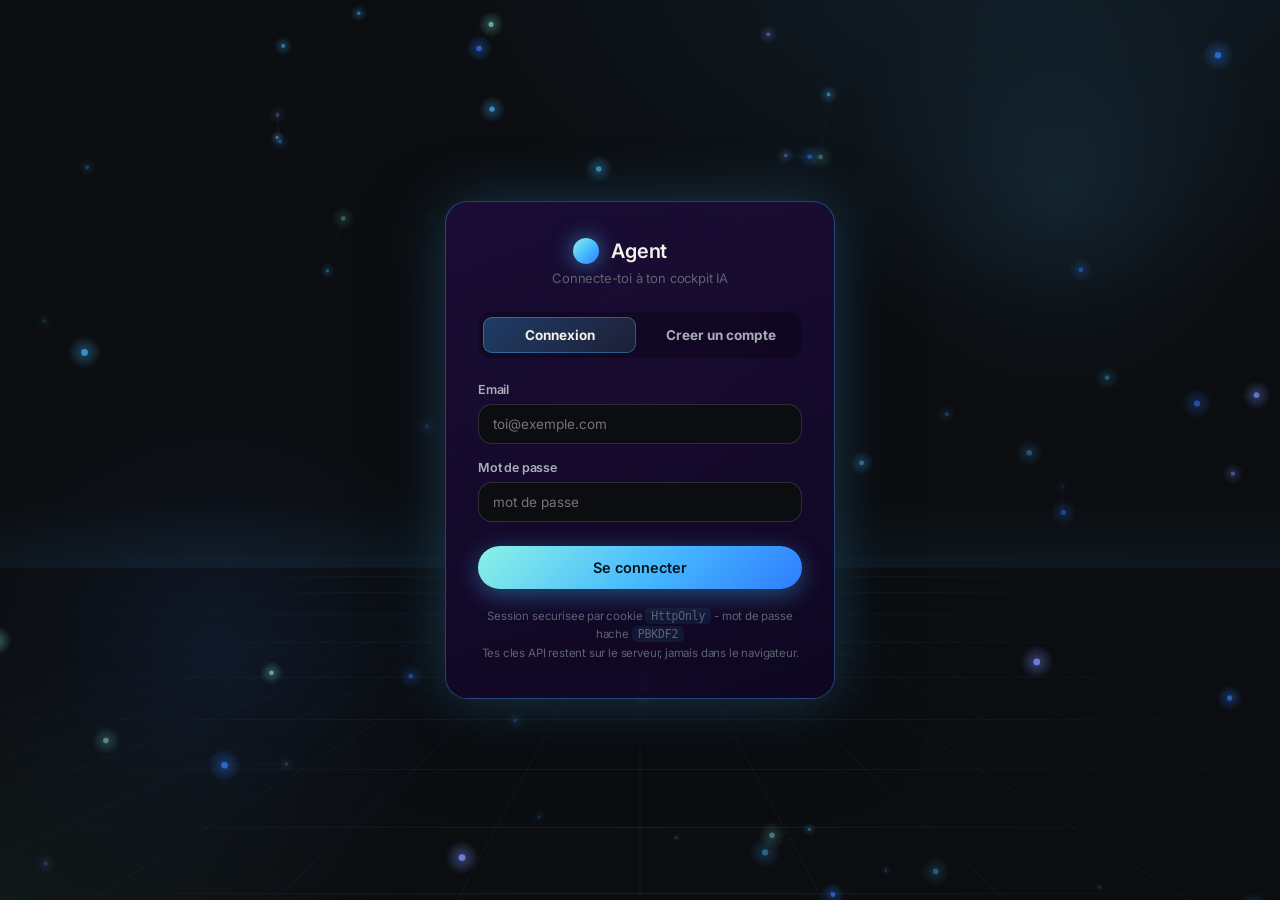
==== commit 50508320: "Theme TIDE (inspire scrolltide.co): ink noir bleute + bleu ocean #46b7ff + Bricolage Grotesque + Spa" ====
--- a/auth.html
+++ b/auth.html
@@ -5,17 +5,17 @@
     <meta name="viewport" content="width=device-width, initial-scale=1.0">
     <title>Connexion — Agent OS</title>
     <meta name="robots" content="noindex, nofollow">
-    <link rel="stylesheet" href="theme-scene.css">
-    <link href="https://fonts.googleapis.com/css2?family=Inter:wght@300;400;500;600;700;800&family=Geist+Mono:wght@400;500;600&display=swap" rel="stylesheet">
+    <link rel="stylesheet" href="theme-tide.css">
+    <link href="https://fonts.googleapis.com/css2?family=Inter:wght@300;400;500;600;700;800&family=Bricolage+Grotesque:opsz,wght@12..96,400;12..96,600;12..96,700;12..96,800&family=Space+Mono:wght@400;700&display=swap" rel="stylesheet">
     <style>
         body { overflow: hidden; display: flex; align-items: center; justify-content: center; }
         .auth-wrap { position: relative; z-index: 2; width: 100%; max-width: 430px; padding: 20px; }
         .auth-card {
             background: linear-gradient(160deg, rgba(30,14,60,.85), rgba(15,6,35,.92));
-            border: 1px solid rgba(239,0,44,.35);
+            border: 1px solid rgba(70,183,255,.35);
             border-radius: 22px; padding: 36px 32px;
             backdrop-filter: blur(20px);
-            box-shadow: 0 0 60px rgba(239,0,44,.25), 0 30px 80px rgba(8,8,10,.8);
+            box-shadow: 0 0 60px rgba(70,183,255,.25), 0 30px 80px rgba(11,13,16,.85);
             animation: modalIn .4s cubic-bezier(.2,.9,.3,1.2);
         }
         @keyframes modalIn { from { transform: scale(.94) translateY(18px); opacity: 0; } }
@@ -24,7 +24,7 @@
         .auth-sub { text-align: center; font-size: 13px; color: var(--text-muted); margin-bottom: 26px; }
         .auth-tabs { display: flex; gap: 8px; margin-bottom: 24px; background: rgba(10,4,24,.5); padding: 5px; border-radius: 13px; }
         .auth-tab { flex: 1; padding: 10px; text-align: center; border-radius: 9px; font-size: 13.5px; font-weight: 700; cursor: pointer; color: var(--text-secondary); transition: all .25s; border: none; background: none; font-family: inherit; }
-        .auth-tab.active { background: linear-gradient(135deg, rgba(239,0,44,.3), rgba(255,87,196,.12)); color: var(--text-primary); box-shadow: inset 0 0 0 1px rgba(239,0,44,.4); }
+        .auth-tab.active { background: linear-gradient(135deg, rgba(70,183,255,.3), rgba(139,243,230,.1)); color: var(--text-primary); box-shadow: inset 0 0 0 1px rgba(70,183,255,.4); }
         .auth-error { display: none; margin-bottom: 16px; padding: 11px 14px; background: rgba(239,68,68,.1); border: 1px solid rgba(239,68,68,.3); border-radius: 11px; color: #fca5a5; font-size: 13px; }
         .auth-error.show { display: block; }
         .auth-btn { width: 100%; margin-top: 8px; padding: 13px; font-size: 14.5px; }
--- a/theme-tide.css
+++ b/theme-tide.css
@@ -0,0 +1,348 @@
+/* ============================================================
+   AGENT OS — THÈME "TIDE" (inspiré scrolltide.co)
+   Noir bleuté (ink) · bleu océan (tide) · Bricolage Grotesque
+   Typo géante éditoriale · marquee · workflow numéroté
+   ============================================================ */
+
+:root {
+    /* --- fonds --- */
+    --bg-ink: #0b0d10;
+    --bg-deep: #0b0d10;
+    --bg-card: #12151a;
+    --bg-elev: #1a1e25;
+    --bg-glass: rgba(255, 255, 255, 0.03);
+
+    /* --- bordures --- */
+    --border: rgba(255, 255, 255, 0.08);
+    --border-light: rgba(255, 255, 255, 0.14);
+    --border-strong: #23272f;
+
+    /* --- texte (bone = ivoire) --- */
+    --text-primary: #f4f1ea;
+    --text-secondary: #a8aeb8;
+    --text-muted: #5c6470;
+
+    /* --- accents TIDE (bleu océan) --- */
+    --tide: #46b7ff;
+    --tide-light: #8bf3e6;
+    --tide-deep: #2e7dff;
+    --tide-mist: #7c93ff;
+    --accent-grad: linear-gradient(135deg, #8bf3e6, #46b7ff 55%, #2e7dff);
+    --accent-grad-soft: linear-gradient(135deg, rgba(139,243,230,.15), rgba(70,183,255,.08));
+
+    /* --- effets --- */
+    --glow: 0 0 30px rgba(70, 183, 255, 0.3);
+    --glow-soft: 0 0 70px rgba(70, 183, 255, 0.15);
+    --shadow: 0 24px 70px rgba(0, 0, 0, 0.6);
+    --radius: 20px;
+    --radius-sm: 14px;
+    --radius-pill: 999px;
+}
+
+* { margin: 0; padding: 0; box-sizing: border-box; }
+
+html, body { height: 100%; }
+
+body {
+    font-family: 'Inter', -apple-system, sans-serif;
+    background: var(--bg-ink);
+    color: var(--text-primary);
+    overflow: hidden;
+    -webkit-font-smoothing: antialiased;
+    letter-spacing: -0.011em;
+}
+::selection { background: rgba(70,183,255,.25); }
+
+/* ---------- fond : marée bleue animée ---------- */
+#flow3d {
+    position: fixed; inset: 0; z-index: 0;
+    width: 100vw; height: 100vh; display: block;
+}
+.bg-veil {
+    position: fixed; inset: 0; z-index: 1; pointer-events: none;
+    background:
+        radial-gradient(1000px 600px at 80% -5%, rgba(70,183,255,.10), transparent 60%),
+        radial-gradient(800px 500px at -5% 105%, rgba(139,243,230,.06), transparent 60%);
+}
+
+/* ---------- layout ---------- */
+.app-container { display: flex; height: 100vh; position: relative; z-index: 2; }
+
+/* ================= SIDEBAR ================= */
+.sidebar {
+    width: 258px; min-width: 258px;
+    background: var(--bg-ink);
+    border-right: 1px solid var(--border);
+    display: flex; flex-direction: column;
+    padding: 24px 0;
+}
+.sidebar-logo {
+    display: flex; align-items: center; gap: 12px;
+    padding: 0 22px 22px; font-size: 16.5px; font-weight: 600;
+    color: var(--text-secondary);
+    border-bottom: 1px solid var(--border); margin-bottom: 18px;
+}
+.sidebar-logo b {
+    color: var(--text-primary);
+    background: var(--accent-grad);
+    -webkit-background-clip: text; background-clip: text; -webkit-text-fill-color: transparent;
+}
+.logo-orb {
+    width: 26px; height: 26px; border-radius: 50%;
+    background: var(--accent-grad);
+    box-shadow: 0 0 20px rgba(70,183,255,.6);
+}
+.nav-menu { display: flex; flex-direction: column; gap: 4px; padding: 0 12px; }
+.nav-item {
+    display: flex; align-items: center; gap: 12px;
+    padding: 11px 15px; border-radius: var(--radius-sm);
+    color: var(--text-secondary); text-decoration: none;
+    font-size: 14px; font-weight: 500;
+    transition: all .2s; position: relative;
+}
+.nav-item:hover { background: var(--bg-glass); color: var(--text-primary); }
+.nav-item.active {
+    background: var(--bg-elev);
+    color: var(--text-primary);
+    box-shadow: inset 0 0 0 1px rgba(70,183,255,.35);
+}
+.nav-item.active .nav-icon { color: var(--tide); }
+.nav-icon { font-size: 15px; color: var(--text-muted); transition: color .2s; }
+
+.sidebar-footer { margin-top: auto; padding: 18px 22px; border-top: 1px solid var(--border); }
+.agent-status { display: flex; align-items: center; gap: 9px; font-size: 12.5px; color: var(--text-secondary); }
+.status-dot {
+    width: 8px; height: 8px; border-radius: 50%;
+    background: #8bf3e6; box-shadow: 0 0 10px rgba(139,243,230,.8);
+    animation: pulseDot 2s infinite;
+}
+@keyframes pulseDot { 0%,100%{opacity:1} 50%{opacity:.4} }
+
+.sidebar-user {
+    margin-top: 12px; padding-top: 12px; border-top: 1px solid var(--border);
+    display: flex; align-items: center; justify-content: space-between; gap: 8px;
+}
+.sidebar-user span { font-size: 12.5px; color: var(--text-secondary); overflow: hidden; text-overflow: ellipsis; white-space: nowrap; }
+.logout-btn {
+    background: var(--bg-glass); border: 1px solid var(--border-light);
+    color: var(--text-secondary); border-radius: 10px;
+    width: 28px; height: 28px; cursor: pointer; font-size: 13px;
+    transition: all .2s; flex-shrink: 0;
+}
+.logout-btn:hover { color: var(--tide); border-color: rgba(70,183,255,.4); box-shadow: var(--glow); }
+
+/* ================= MAIN ================= */
+.main-content { flex: 1; overflow-y: auto; padding: 28px 34px; position: relative; z-index: 1; }
+.content-header { display: flex; align-items: center; justify-content: space-between; margin-bottom: 28px; }
+.content-header h2 {
+    font-family: 'Bricolage Grotesque', 'Inter', sans-serif;
+    font-size: 30px; font-weight: 700; letter-spacing: -0.035em;
+}
+.header-subtitle { font-size: 13.5px; color: var(--text-muted); margin-top: 4px; }
+
+/* ================= SECTIONS & CARTES ================= */
+.section { margin-bottom: 30px; }
+.section-title {
+    font-size: 12px; font-weight: 600; letter-spacing: 0.18em; text-transform: uppercase;
+    margin-bottom: 16px; color: var(--text-muted);
+    display: flex; align-items: center; gap: 9px;
+}
+.section-title::before {
+    content: ''; width: 3px; height: 14px; border-radius: 2px;
+    background: var(--accent-grad);
+}
+
+.tilt {
+    transition: transform .3s cubic-bezier(.2,.8,.3,1), box-shadow .3s, border-color .3s;
+    will-change: transform;
+}
+.tilt:hover {
+    border-color: rgba(70,183,255,.45);
+    box-shadow: 0 24px 60px rgba(0,0,0,.55), 0 0 40px rgba(70,183,255,.12);
+}
+
+.stats-grid { display: grid; grid-template-columns: repeat(auto-fit, minmax(210px, 1fr)); gap: 18px; margin-bottom: 30px; }
+.stat-card {
+    display: flex; align-items: center; gap: 16px;
+    padding: 22px; border-radius: var(--radius);
+    background: var(--bg-card); border: 1px solid var(--border);
+    position: relative; overflow: hidden;
+}
+.stat-card::after {
+    content: ''; position: absolute; top: -40%; right: -20%; width: 150px; height: 150px;
+    background: radial-gradient(circle, rgba(var(--glow-rgb, 70,183,255), 0.12), transparent 70%);
+    border-radius: 50%;
+}
+.stat-icon {
+    font-size: 21px; width: 52px; height: 52px; border-radius: var(--radius-sm);
+    display: flex; align-items: center; justify-content: center;
+    background: rgba(var(--glow, 70,183,255), 0.1);
+    color: rgb(var(--glow, 70,183,255));
+    box-shadow: inset 0 0 0 1px rgba(var(--glow, 70,183,255), 0.3);
+}
+.stat-number { font-family: 'Bricolage Grotesque', sans-serif; font-size: 32px; font-weight: 700; letter-spacing: -0.04em; }
+.stat-label { font-size: 11px; color: var(--text-muted); text-transform: uppercase; letter-spacing: 0.12em; margin-top: 2px; }
+
+/* cartes génériques */
+.site-card, .article-card, .conn-card, .fcard {
+    background: var(--bg-card); border: 1px solid var(--border);
+    border-radius: var(--radius); padding: 22px;
+}
+.sites-grid, .conn-grid { display: grid; grid-template-columns: repeat(auto-fit, minmax(280px, 1fr)); gap: 18px; }
+.site-card h3 { font-size: 16px; margin-bottom: 6px; }
+.conn-card { display: flex; align-items: center; gap: 16px; }
+.conn-logo {
+    width: 46px; height: 46px; border-radius: 14px; min-width: 46px;
+    display: flex; align-items: center; justify-content: center;
+    font-size: 19px; font-weight: 700;
+}
+.conn-logo.gsc { background: rgba(139,243,230,.12); color: var(--tide-light); }
+.conn-logo.bing { background: rgba(70,183,255,.12); color: var(--tide); }
+
+/* badges */
+.badge {
+    display: inline-block; padding: 3px 11px; border-radius: var(--radius-pill);
+    font-size: 11px; font-weight: 600; letter-spacing: 0.02em;
+    background: var(--bg-glass); border: 1px solid var(--border); color: var(--text-secondary);
+}
+.badge.success { background: rgba(139,243,230,.12); border-color: rgba(139,243,230,.35); color: var(--tide-light); }
+.badge.warning { background: rgba(70,183,255,.12); border-color: rgba(70,183,255,.35); color: var(--tide); }
+
+/* boutons */
+.btn-primary, .btn-secondary {
+    padding: 11px 20px; border-radius: var(--radius-pill); font-size: 13.5px; font-weight: 600;
+    cursor: pointer; border: none; transition: all .2s; font-family: inherit;
+}
+.btn-primary { background: var(--accent-grad); color: #04121f; box-shadow: 0 6px 24px rgba(70,183,255,.4); }
+.btn-primary:hover { transform: translateY(-2px); box-shadow: 0 10px 36px rgba(70,183,255,.55); }
+.btn-secondary { background: var(--bg-glass); color: var(--text-primary); border: 1px solid var(--border-light); }
+.btn-secondary:hover { border-color: var(--tide); }
+
+/* pipeline */
+.pipeline-container { display: flex; align-items: center; gap: 10px; flex-wrap: wrap; }
+.pipeline-step {
+    flex: 1; min-width: 140px; text-align: center;
+    padding: 20px 14px; border-radius: var(--radius);
+    background: var(--bg-card); border: 1px solid var(--border);
+}
+.pipeline-step.active { border-color: rgba(70,183,255,.5); box-shadow: var(--glow-soft); }
+.step-icon { font-size: 24px; margin-bottom: 10px; }
+.pipeline-step h4 { font-size: 13px; margin-bottom: 6px; }
+.step-status { font-size: 11px; color: var(--text-muted); }
+.step-progress { height: 4px; border-radius: 2px; background: rgba(70,183,255,.12); margin-top: 10px; overflow: hidden; }
+.progress-bar { height: 100%; background: var(--accent-grad); border-radius: 2px; transition: width .6s; }
+.pipeline-arrow { color: var(--text-muted); font-size: 18px; }
+
+/* tableaux */
+.articles-table { background: var(--bg-card); border: 1px solid var(--border); border-radius: var(--radius); overflow: hidden; }
+.articles-table table { width: 100%; border-collapse: collapse; }
+.articles-table th {
+    text-align: left; padding: 13px 18px; font-size: 11px; text-transform: uppercase;
+    letter-spacing: 0.12em; color: var(--text-muted); border-bottom: 1px solid var(--border);
+}
+.articles-table td { padding: 13px 18px; font-size: 13.5px; border-bottom: 1px solid rgba(255,255,255,.04); }
+.articles-table tr:hover td { background: var(--bg-glass); }
+
+/* formulaires */
+.form-group { margin-bottom: 16px; }
+.form-group label { display: block; font-size: 12.5px; font-weight: 600; color: var(--text-secondary); margin-bottom: 7px; }
+.form-group input, .filter-select, .search-input, .studio-form textarea {
+    width: 100%; padding: 11px 14px;
+    background: var(--bg-ink);
+    border: 1px solid var(--border-light); border-radius: var(--radius-sm);
+    color: var(--text-primary); font-size: 13.5px; outline: none;
+    transition: all .2s; font-family: inherit;
+}
+.form-group input:focus, .filter-select:focus, .search-input:focus, .studio-form textarea:focus {
+    border-color: var(--tide);
+    box-shadow: 0 0 0 3px rgba(70,183,255,.12);
+}
+.page-actions { display: flex; gap: 12px; margin-bottom: 20px; }
+.page-actions .search-input { max-width: 340px; }
+.page-actions .filter-select { max-width: 200px; }
+
+/* STUDIO */
+.studio-layout { display: grid; grid-template-columns: 390px 1fr; gap: 20px; align-items: start; }
+@media (max-width: 1000px) { .studio-layout { grid-template-columns: 1fr; } }
+.studio-form {
+    background: var(--bg-card); border: 1px solid var(--border);
+    border-radius: var(--radius); padding: 24px;
+}
+.studio-form textarea { background: var(--bg-ink); resize: vertical; }
+.studio-checks { margin: 8px 0 18px; }
+.studio-check { display: flex; align-items: center; gap: 10px; font-size: 13px; color: var(--text-secondary); cursor: pointer; }
+.studio-check input { accent-color: var(--tide); width: 16px; height: 16px; }
+.studio-actions { display: flex; flex-direction: column; gap: 10px; }
+.studio-actions button { width: 100%; }
+.studio-preview {
+    min-height: 500px; max-height: 72vh; overflow-y: auto;
+    background: var(--bg-card); border: 1px solid var(--border);
+    border-radius: var(--radius); padding: 28px;
+}
+.studio-placeholder {
+    height: 100%; min-height: 440px; display: flex; flex-direction: column;
+    align-items: center; justify-content: center; text-align: center;
+    color: var(--text-muted); font-size: 14px; line-height: 1.8;
+}
+.studio-result-head { display: flex; align-items: flex-start; justify-content: space-between; gap: 14px; flex-wrap: wrap; margin-bottom: 16px; }
+.studio-result-head h3 { font-family: 'Bricolage Grotesque', sans-serif; font-size: 22px; line-height: 1.3; letter-spacing: -0.02em; }
+.studio-badges { display: flex; gap: 8px; flex-wrap: wrap; }
+.studio-meta-desc {
+    font-size: 13px; color: var(--text-secondary);
+    background: var(--bg-glass); border: 1px solid var(--border);
+    border-radius: var(--radius-sm); padding: 11px 14px; margin-bottom: 20px;
+}
+.studio-content h2 { font-family: 'Bricolage Grotesque', sans-serif; font-size: 19px; margin: 24px 0 10px; color: var(--tide); }
+.studio-content h3 { font-size: 15.5px; margin: 17px 0 8px; }
+.studio-content h4 { font-size: 12px; margin: 14px 0 6px; color: var(--text-muted); text-transform: uppercase; letter-spacing: 0.12em; }
+.studio-content p { font-size: 14px; line-height: 1.85; margin-bottom: 13px; }
+.studio-links { margin-top: 22px; padding-top: 15px; border-top: 1px solid var(--border); font-size: 12.5px; color: var(--text-secondary); }
+.studio-links .mono { font-family: 'Space Mono', monospace; font-size: 11.5px; color: var(--tide-light); margin: 5px 0; word-break: break-all; }
+.spinner {
+    width: 38px; height: 38px; border-radius: 50%; margin-bottom: 16px;
+    border: 3px solid rgba(70,183,255,.2); border-top-color: var(--tide);
+    animation: spin .9s linear infinite;
+}
+@keyframes spin { to { transform: rotate(360deg); } }
+
+/* modal */
+.modal { position: fixed; inset: 0; z-index: 100; background: rgba(11,13,16,.85); backdrop-filter: blur(10px); display: none; align-items: center; justify-content: center; }
+.modal.active { display: flex; }
+.modal-content {
+    width: 90%; max-width: 520px;
+    background: var(--bg-card); border: 1px solid var(--border-strong);
+    border-radius: var(--radius); padding: 28px;
+    box-shadow: var(--shadow);
+    animation: modalIn .3s cubic-bezier(.2,.9,.3,1.2);
+}
+@keyframes modalIn { from { transform: scale(.94) translateY(18px); opacity: 0; } }
+.modal-header { display: flex; align-items: center; justify-content: space-between; margin-bottom: 20px; }
+.modal-header h3 { font-family: 'Bricolage Grotesque', sans-serif; font-size: 18px; }
+.modal-close { background: none; border: none; color: var(--text-muted); font-size: 26px; cursor: pointer; line-height: 1; transition: color .2s; }
+.modal-close:hover { color: var(--tide); }
+.modal-footer { display: flex; gap: 12px; justify-content: flex-end; margin-top: 22px; }
+
+/* scrollbar */
+::-webkit-scrollbar { width: 9px; height: 9px; }
+::-webkit-scrollbar-thumb { background: var(--border-strong); border-radius: 5px; }
+::-webkit-scrollbar-thumb:hover { background: #333944; }
+::-webkit-scrollbar-track { background: transparent; }
+
+/* apparition */
+.page { animation: pageIn .3s ease-out; }
+@keyframes pageIn { from { opacity: 0; transform: translateY(12px); } }
+
+/* panneau mots-clés */
+.kw-panel { margin-top: 18px; padding: 16px; background: var(--bg-ink); border: 1px solid var(--border-light); border-radius: var(--radius-sm); }
+.kw-head { display: flex; align-items: center; justify-content: space-between; margin-bottom: 12px; font-size: 13px; }
+.kw-close { background: none; border: none; color: var(--text-muted); font-size: 20px; cursor: pointer; line-height: 1; }
+.kw-close:hover { color: var(--tide); }
+.kw-chips { display: flex; flex-wrap: wrap; gap: 7px; }
+.kw-chip {
+    padding: 5px 12px; border-radius: var(--radius-pill);
+    background: rgba(70,183,255,.1); border: 1px solid rgba(70,183,255,.3);
+    color: var(--tide); font-size: 12px; cursor: pointer; transition: all .15s;
+}
+.kw-chip:hover { background: rgba(70,183,255,.2); box-shadow: var(--glow); }
+.kw-questions { margin-top: 12px; font-size: 12px; color: var(--text-secondary); line-height: 1.7; }
+.kw-hint { margin-top: 10px; font-size: 11px; color: var(--text-muted); }
